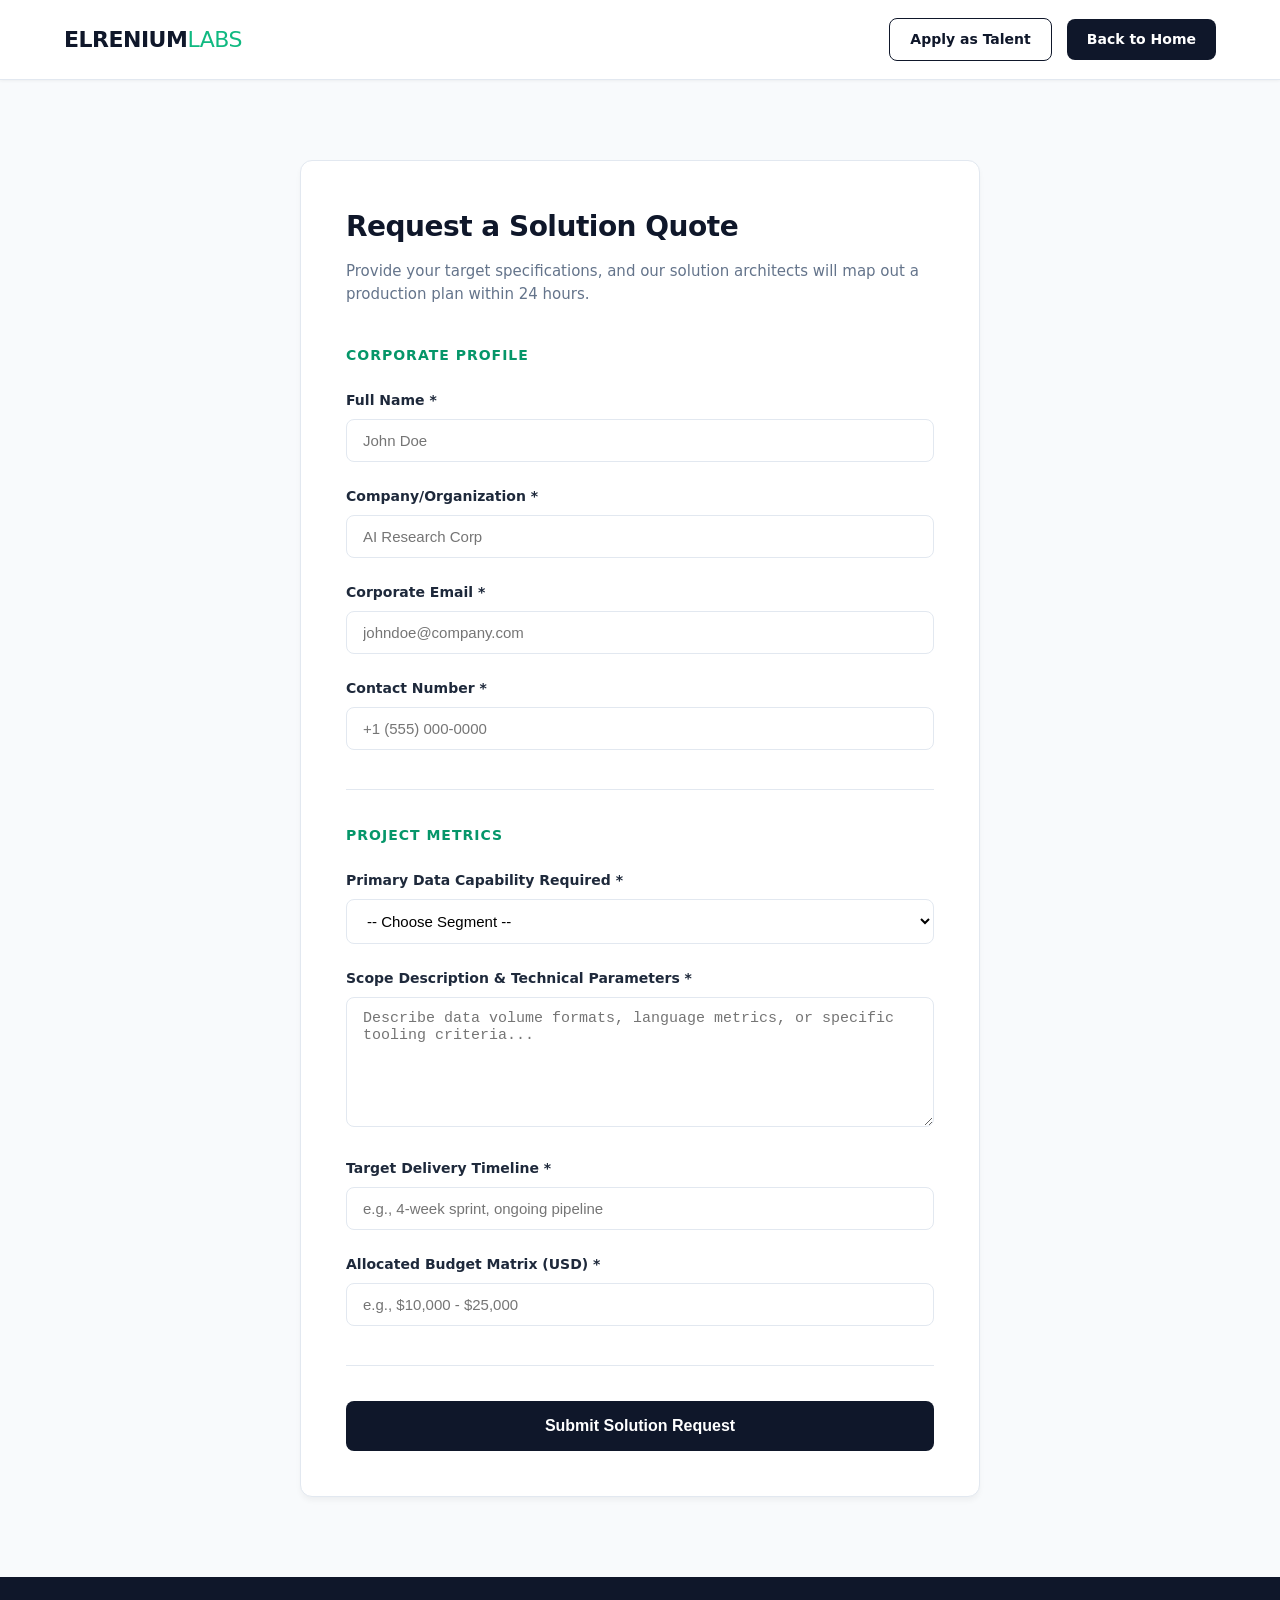
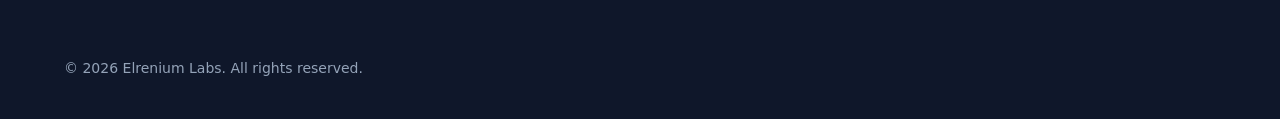
==== client-inquiry.html @ 560c5f85 "Initial website version" ====
<!DOCTYPE html>
<html lang="en">
<head>
  <meta charset="UTF-8">
  <meta name="viewport" content="width=device-width, initial-scale=1.0">
  <title>Request Solution Proposal | Elrenium Labs</title>
  <link rel="stylesheet" href="css/style.css">
</head>
<body>

  <!-- NAVBAR -->
  <nav class="navbar">
    <a href="index.html" class="logo">ELRENIUM<span class="logo-accent">LABS</span></a>
    <div class="nav-actions">
      <a href="freelancer.html" class="quote-btn outline">Apply as Talent</a>
      <a href="index.html" class="join-btn">Back to Home</a>
    </div>
  </nav>

  <!-- FORM CONTAINER -->
  <div class="form-container">
    <div class="form-wrapper">
      <div class="form-header">
        <h1>Request a Solution Quote</h1>
        <p>Provide your target specifications, and our solution architects will map out a production plan within 24 hours.</p>
      </div>

      <!-- PASTE YOUR GOOGLE SHEET API OR GATEWAY LINK HERE -->
      <form action="https://script.google.com/macros/s/AKfycbx4X5Z19GuyNc53BtaLo3pCEke5qMKu2DvjZAJN5zqyoEHi9QgWH3q3bwg1b1y6kEvv_Q/exec" method="POST">
        
        <div class="form-section">
          <h3>Corporate Profile</h3>
          <div class="form-group">
            <label for="contactName">Full Name *</label>
            <input type="text" id="contactName" name="Client Full Name" placeholder="John Doe" required>
          </div>
          <div class="form-group">
            <label for="company">Company/Organization *</label>
            <input type="text" id="company" name="Company Name" placeholder="AI Research Corp" required>
          </div>
          <div class="form-group">
            <label for="workEmail">Corporate Email *</label>
            <input type="email" id="workEmail" name="Client Email" placeholder="johndoe@company.com" required>
          </div>
          <div class="form-group">
            <label for="contactPhone">Contact Number *</label>
            <input type="tel" id="contactPhone" name="Client Phone" placeholder="+1 (555) 000-0000" required>
          </div>
        </div>

        <div class="form-section">
          <h3>Project Metrics</h3>
          <div class="form-group">
            <label for="serviceNeeded">Primary Data Capability Required *</label>
            <select id="serviceNeeded" name="Requested Service" required>
              <option value="">-- Choose Segment --</option>
              <option value="Data Collection">Data Collection & Sourcing</option>
              <option value="Annotation">Precision Annotation & Labeling</option>
              <option value="Language Services">Multilingual Sourcing & Translation</option>
              <option value="Media Services">Voiceover, Dubbing & Audio Inputs</option>
              <option value="AI Training Data">RLHF, Tuning & Model Red-Teaming</option>
            </select>
          </div>
          <div class="form-group">
            <label for="projectDescription">Scope Description & Technical Parameters *</label>
            <textarea id="projectDescription" name="Project Description" placeholder="Describe data volume formats, language metrics, or specific tooling criteria..." required></textarea>
          </div>
          <div class="form-group">
            <label for="deadline">Target Delivery Timeline *</label>
            <input type="text" id="deadline" name="Project Deadline" placeholder="e.g., 4-week sprint, ongoing pipeline" required>
          </div>
          <div class="form-group">
            <label for="budget">Allocated Budget Matrix (USD) *</label>
            <input type="text" id="budget" name="Project Budget" placeholder="e.g., $10,000 - $25,000" required>
          </div>
        </div>

        <button type="submit" class="submit-btn">Submit Solution Request</button>
      </form>
    </div>
  </div>

  <footer>
    <p>&copy; 2026 Elrenium Labs. All rights reserved.</p>
  </footer>

</body>
</html>
---- css/style.css ----
/* =========================================================================
   1. GLOBAL RESETS & VARIABLES
   ========================================================================= */
:root {
  --primary-color: #1E40AF;    /* Deep Royal Blue */
  --primary-hover: #1D4ED8;   /* Bright Accent Blue */
  --text-dark: #0F172A;       /* Slate Black */
  --text-muted: #475569;      /* Slate Gray */
  --bg-light: #F8FAFC;        /* Cool White/Gray */
  --bg-white: #FFFFFF;
  --border-color: #E2E8F0;
  --max-width: 1200px;
  --transition: all 0.3s ease;
}

* {
  margin: 0;
  padding: 0;
  box-sizing: border-box;
}

html {
  scroll-behavior: smooth; /* Enables smooth jump scrolling to forms/sections */
  font-family: -apple-system, BlinkMacSystemFont, "Segoe UI", Roboto, Helvetica, Arial, sans-serif;
  color: var(--text-dark);
  line-height: 1.6;
}

body {
  background-color: var(--bg-white);
  padding-top: 70px; /* Prevents content from hiding behind fixed navbar */
}

/* =========================================================================
   2. NAVIGATION BAR
   ========================================================================= */
.navbar {
  position: fixed;
  top: 0;
  left: 0;
  right: 0;
  height: 70px;
  background: rgba(255, 255, 255, 0.95);
  backdrop-filter: blur(5px);
  display: flex;
  justify-content: space-between;
  align-items: center;
  padding: 0 40px;
  box-shadow: 0 1px 3px rgba(0, 0, 0, 0.05);
  z-index: 1000;
}

.navbar .logo {
  font-size: 20px;
  font-weight: 800;
  color: var(--primary-color);
  text-decoration: none;
  letter-spacing: 1px;
}

.nav-links {
  display: flex;
  list-style: none;
  gap: 30px;
}

.nav-links a {
  text-decoration: none;
  color: var(--text-muted);
  font-weight: 500;
  font-size: 15px;
  transition: var(--transition);
}

.nav-links a:hover {
  color: var(--primary-color);
}

/* Navbar Buttons */
.quote-btn, .join-btn {
  display: inline-block;
  padding: 8px 18px;
  border-radius: 6px;
  font-size: 14px;
  font-weight: 600;
  text-decoration: none;
  transition: var(--transition);
}

.join-btn {
  background: var(--primary-color);
  color: var(--bg-white);
}

.join-btn:hover {
  background: var(--primary-hover);
}

.quote-btn.outline {
  border: 1px solid var(--primary-color);
  color: var(--primary-color);
  background: transparent;
}

.quote-btn.outline:hover {
  background: #EFF6FF;
}

/* =========================================================================
   3. HERO SECTION
   ========================================================================= */
.hero {
  max-width: var(--max-width);
  margin: 0 auto;
  padding: 80px 20px;
  display: grid;
  grid-template-columns: 1.2fr 0.8fr;
  gap: 40px;
  align-items: center;
}

.hero-tag {
  display: inline-block;
  background: #EFF6FF;
  color: var(--primary-color);
  padding: 4px 12px;
  border-radius: 4px;
  font-size: 12px;
  font-weight: 700;
  letter-spacing: 1px;
  margin-bottom: 16px;
}

.hero h1 {
  font-size: 48px;
  font-weight: 800;
  line-height: 1.2;
  margin-bottom: 20px;
}

.hero h1 .highlight {
  color: var(--primary-color);
}

.hero p {
  font-size: 18px;
  color: var(--text-muted);
  max-width: 540px;
}

.hero-buttons {
  margin-top: 30px;
  display: flex;
  gap: 15px;
}

.btn-primary, .btn-secondary {
  padding: 12px 24px;
  border-radius: 6px;
  font-weight: 600;
  text-decoration: none;
  transition: var(--transition);
}

.btn-primary {
  background: var(--primary-color);
  color: var(--bg-white);
}

.btn-primary:hover {
  background: var(--primary-hover);
}

.btn-secondary {
  background: var(--bg-light);
  color: var(--text-dark);
  border: 1px solid var(--border-color);
}

.btn-secondary:hover {
  background: #E2E8F0;
}

/* Right Column Cards */
.hero-right {
  display: flex;
  flex-direction: column;
  gap: 20px;
}

.hero-card {
  background: var(--bg-white);
  padding: 24px;
  border-radius: 8px;
  border: 1px solid var(--border-color);
  box-shadow: 0 4px 6px -1px rgba(0, 0, 0, 0.02);
}

.hero-card h3 {
  font-size: 18px;
  color: var(--primary-color);
  margin-bottom: 6px;
}

.hero-card p {
  font-size: 14px;
  color: var(--text-muted);
}

/* =========================================================================
   4. GENERAL STRUCTURAL SECTIONS (SERVICES, INDUSTRIES, WHY US)
   ========================================================================= */
.section {
  padding: 100px 20px;
  max-width: var(--max-width);
  margin: 0 auto;
}

.section-header {
  text-align: center;
  margin-bottom: 60px;
}

.section-tag {
  font-size: 12px;
  font-weight: 700;
  letter-spacing: 1.5px;
  color: var(--primary-color);
  margin-bottom: 8px;
}

.section-header h2 {
  font-size: 32px;
  font-weight: 800;
  margin-bottom: 10px;
}

.section-header p {
  color: var(--text-muted);
  font-size: 16px;
}

/* Services and Industries Structural Grid layouts */
.services-grid, .industries-grid, .why-grid {
  display: grid;
  grid-template-columns: repeat(auto-fit, minmax(300px, 1fr));
  gap: 30px;
}

.service-card, .industry-card, .why-card {
  background: var(--bg-white);
  padding: 30px;
  border-radius: 8px;
  border: 1px solid var(--border-color);
  transition: var(--transition);
}

.service-card:hover, .industry-card:hover, .why-card:hover {
  transform: translateY(-4px);
  box-shadow: 0 10px 15px -3px rgba(0, 0, 0, 0.05);
}

.section .icon {
  width: 44px;
  height: 44px;
  background: #EFF6FF;
  color: var(--primary-color);
  border-radius: 8px;
  display: flex;
  align-items: center;
  justify-content: center;
  font-weight: 700;
  margin-bottom: 20px;
}

.service-card h3, .industry-card h3, .why-card h3 {
  font-size: 20px;
  margin-bottom: 12px;
}

.service-card ul {
  list-style: none;
  color: var(--text-muted);
}

.service-card ul li {
  margin-bottom: 8px;
  position: relative;
  padding-left: 15px;
}

.service-card ul li::before {
  content: "•";
  color: var(--primary-color);
  position: absolute;
  left: 0;
  font-weight: bold;
}

.industry-card p, .why-card p {
  color: var(--text-muted);
  font-size: 15px;
}

/* =================================================/* =========================================================================
   1. PREMIUM DESIGN TOKENS & SYSTEM RESET
   ========================================================================= */
:root {
  --bg-dark: #0F172A;         /* Slate Black */
  --accent-mint: #10B981;     /* Tech Mint */
  --accent-hover: #059669;
  --text-primary: #1E293B;    /* Deep Charcoal */
  --text-muted: #64748B;       /* Pure Slate */
  --bg-light: #F8FAFC;        /* Clean Off-white */
  --bg-white: #FFFFFF;
  --border-light: #E2E8F0;
  --radius: 8px;
  --transition: all 0.25s cubic-bezier(0.4, 0, 0.2, 1);
}

* {
  margin: 0;
  padding: 0;
  box-sizing: border-box;
}

html {
  font-family: ui-sans-serif, system-ui, -apple-system, BlinkMacSystemFont, "Segoe UI", Roboto, Arial, sans-serif;
  color: var(--text-primary);
  line-height: 1.5;
  background-color: var(--bg-white);
}

body {
  padding-top: 80px;
}

/* =========================================================================
   2. FIX NAVBAR ARCHITECTURE
   ========================================================================= */
.navbar {
  position: fixed;
  top: 0; left: 0; right: 0;
  height: 80px;
  background: rgba(255, 255, 255, 0.9);
  backdrop-filter: blur(12px);
  -webkit-backdrop-filter: blur(12px);
  border-bottom: 1px solid var(--border-light);
  display: flex;
  justify-content: space-between;
  align-items: center;
  padding: 0 5%;
  z-index: 1000;
}

.navbar .logo {
  font-size: 22px;
  font-weight: 900;
  color: var(--bg-dark);
  text-decoration: none;
  letter-spacing: -0.5px;
}

.logo-accent {
  color: var(--accent-mint);
  font-weight: 500;
}

.nav-links {
  display: flex;
  list-style: none;
  gap: 35px;
}

.nav-links a {
  text-decoration: none;
  color: var(--text-muted);
  font-weight: 600;
  font-size: 15px;
  transition: var(--transition);
}

.nav-links a:hover {
  color: var(--bg-dark);
}

.nav-actions {
  display: flex;
  gap: 15px;
  align-items: center;
}

/* Button Component States */
.quote-btn, .join-btn, .btn-primary, .btn-secondary {
  padding: 10px 20px;
  border-radius: var(--radius);
  font-size: 14px;
  font-weight: 600;
  text-decoration: none;
  cursor: pointer;
  transition: var(--transition);
  border: none;
}

.join-btn, .btn-primary {
  background: var(--bg-dark);
  color: var(--bg-white);
}

.join-btn:hover, .btn-primary:hover {
  background: #1E293B;
  transform: translateY(-1px);
}

.quote-btn.outline {
  border: 1px solid var(--bg-dark);
  color: var(--bg-dark);
  background: transparent;
}

.quote-btn.outline:hover {
  background: var(--bg-light);
}

/* =========================================================================
   3. HERO SEGMENT (HIGH TECH CONTEXT)
   ========================================================================= */
.hero {
  max-width: 1200px;
  margin: 0 auto;
  padding: 80px 20px;
  display: grid;
  grid-template-columns: 1.1fr 0.9fr;
  gap: 60px;
  align-items: center;
}

.hero-tag {
  display: inline-block;
  background: #E6F4EA;
  color: var(--accent-hover);
  padding: 6px 14px;
  border-radius: 30px;
  font-size: 13px;
  font-weight: 700;
  margin-bottom: 24px;
  text-transform: uppercase;
  letter-spacing: 0.5px;
}

.hero h1 {
  font-size: 46px;
  font-weight: 800;
  letter-spacing: -1px;
  line-height: 1.15;
  color: var(--bg-dark);
  margin-bottom: 24px;
}

.hero h1 .highlight {
  color: var(--accent-mint);
}

.hero p {
  font-size: 18px;
  color: var(--text-muted);
  margin-bottom: 35px;
}

.hero-buttons {
  display: flex;
  gap: 16px;
}

.hero-buttons .btn-primary {
  padding: 14px 28px;
  font-size: 16px;
}

.btn-secondary {
  background: var(--bg-light);
  color: var(--bg-dark);
  border: 1px solid var(--border-light);
  padding: 14px 28px;
  font-size: 16px;
}

.btn-secondary:hover {
  background: #E2E8F0;
}

/* Sidebar Stats Container */
.hero-right {
  display: flex;
  flex-direction: column;
  gap: 20px;
}

.stat-box {
  background: var(--bg-light);
  padding: 24px 30px;
  border-radius: var(--radius);
  border-left: 4px solid var(--accent-mint);
}

.stat-num {
  font-size: 28px;
  font-weight: 800;
  color: var(--bg-dark);
}

.stat-box p {
  font-size: 14px;
  color: var(--text-muted);
  margin: 0;
}

/* =========================================================================
   4. SECTIONS & CARDS ENGINE
   ========================================================================= */
.section {
  max-width: 1200px;
  margin: 0 auto;
  padding: 100px 20px;
}

.section-header {
  text-align: center;
  max-width: 650px;
  margin: 0 auto 60px auto;
}

.section-tag {
  font-size: 12px;
  font-weight: 800;
  letter-spacing: 1.5px;
  color: var(--accent-hover);
  text-transform: uppercase;
  margin-bottom: 12px;
}

.section-header h2 {
  font-size: 34px;
  font-weight: 800;
  color: var(--bg-dark);
  letter-spacing: -0.5px;
  margin-bottom: 14px;
}

.section-header p {
  color: var(--text-muted);
  font-size: 16px;
}

/* Shared Cards Grid Structure */
.services-grid, .why-grid {
  display: grid;
  grid-template-columns: repeat(auto-fit, minmax(320px, 1fr));
  gap: 30px;
}

.service-card, .why-card {
  background: var(--bg-white);
  padding: 35px;
  border-radius: var(--radius);
  border: 1px solid var(--border-light);
  transition: var(--transition);
}

.service-card:hover {
  transform: translateY(-4px);
  box-shadow: 0 12px 24px -10px rgba(0,0,0,0.08);
  border-color: #CBD5E1;
}

/* Injected Custom SVG Vectors */
.card-icon {
  width: 40px;
  height: 40px;
  color: var(--accent-mint);
  margin-bottom: 24px;
}

.service-card h3 {
  font-size: 20px;
  font-weight: 700;
  color: var(--bg-dark);
  margin-bottom: 12px;
}

.service-card p {
  color: var(--text-muted);
  font-size: 14px;
  line-height: 1.6;
}

.why-card h4 {
  font-size: 18px;
  color: var(--bg-dark);
  margin-bottom: 12px;
}

/* Workflow Step System */
.process-container {
  display: grid;
  grid-template-columns: repeat(auto-fit, minmax(280px, 1fr));
  gap: 40px;
}

.process-step {
  text-align: center;
}

.step-number {
  width: 48px;
  height: 48px;
  background: var(--bg-dark);
  color: var(--bg-white);
  font-weight: 700;
  border-radius: 50%;
  display: flex;
  align-items: center;
  justify-content: center;
  margin: 0 auto 20px auto;
  border: 4px solid var(--bg-light);
}

.process-step h3 {
  font-size: 18px;
  margin-bottom: 8px;
}

.process-step p {
  font-size: 14px;
  color: var(--text-muted);
  max-width: 260px;
  margin: 0 auto;
}

/* =========================================================================
   5. NATIVE SECURE FORM STYLING
   ========================================================================= */
.form-container {
  background: var(--bg-light);
  padding: 80px 20px;
}

.form-wrapper {
  max-width: 680px;
  margin: 0 auto;
  background: var(--bg-white);
  padding: 45px;
  border-radius: 12px;
  border: 1px solid var(--border-light);
  box-shadow: 0 4px 6px -1px rgba(0, 0, 0, 0.05);
}

.form-header h1 {
  font-size: 28px;
  font-weight: 800;
  color: var(--bg-dark);
  margin-bottom: 12px;
  letter-spacing: -0.5px;
}

.form-header p {
  color: var(--text-muted);
  font-size: 15px;
  margin-bottom: 40px;
}

.form-section {
  margin-bottom: 35px;
  border-bottom: 1px solid var(--border-light);
  padding-bottom: 15px;
}

.form-section h3 {
  font-size: 14px;
  color: var(--accent-hover);
  text-transform: uppercase;
  letter-spacing: 1px;
  margin-bottom: 24px;
}

.form-group {
  margin-bottom: 24px;
}

.form-group label {
  display: block;
  font-size: 14px;
  font-weight: 600;
  color: var(--text-primary);
  margin-bottom: 8px;
}

.form-group input[type="text"],
.form-group input[type="email"],
.form-group input[type="tel"],
.form-group input[type="url"],
.form-group input[type="number"],
.form-group select,
.form-group textarea {
  width: 100%;
  padding: 12px 16px;
  border: 1px solid var(--border-light);
  border-radius: var(--radius);
  font-size: 15px;
  outline: none;
  background-color: #FFF;
  transition: var(--transition);
}

.form-group input:focus,
.form-group select:focus,
.form-group textarea:focus {
  border-color: var(--bg-dark);
  box-shadow: 0 0 0 3px #F1F5F9;
}

.form-group textarea {
  min-height: 130px;
  resize: vertical;
}

/* Strict Layout Fix for Boxes & Radios */
.checkbox-group {
  display: grid;
  grid-template-columns: repeat(auto-fit, minmax(220px, 1fr));
  gap: 14px;
  margin-top: 10px;
}

.checkbox-item, .radio-item {
  display: flex;
  align-items: center;
  gap: 10px;
}

.radio-group {
  display: flex;
  flex-direction: column;
  gap: 12px;
  margin-top: 12px;
}

.checkbox-item input, .radio-item input {
  width: 18px;
  height: 18px;
  accent-color: var(--bg-dark); /* Forces dark brand checkbox color */
  cursor: pointer;
}

.checkbox-item label, .radio-item label {
  margin: 0;
  font-weight: 500;
  font-size: 14px;
  color: var(--text-primary);
  cursor: pointer;
}

.submit-btn {
  width: 100%;
  padding: 16px;
  background: var(--bg-dark);
  color: var(--bg-white);
  border-radius: var(--radius);
  font-size: 16px;
  font-weight: 700;
  border: none;
  cursor: pointer;
  transition: var(--transition);
}

.submit-btn:hover {
  background: #1E293B;
}

/* =========================================================================
   6. FOOTER ENGINEERING
   ========================================================================= */
footer {
  background: var(--bg-dark);
  color: #94A3B8;
  padding: 80px 5% 40px 5%;
}

.footer-grid {
  max-width: 1200px;
  margin: 0 auto;
  display: grid;
  grid-template-columns: 1.5fr 1fr 1fr;
  gap: 50px;
}

.footer-title {
  color: var(--bg-white);
  font-size: 14px;
  text-transform: uppercase;
  letter-spacing: 1px;
  margin-bottom: 20px;
}

footer p {
  font-size: 14px;
  line-height: 1.6;
}

footer a {
  color: #94A3B8;
  text-decoration: none;
  display: block;
  margin-bottom: 10px;
  transition: var(--transition);
}

footer a:hover {
  color: var(--bg-white);
}

.footer-divider {
  border: none;
  border-top: 1px solid #1E293B;
  margin: 40px 0 20px 0;
}

.footer-bottom {
  max-width: 1200px;
  margin: 0 auto;
  text-align: center;
}

/* =========================================================================
   7. FLUID RESPONSIVENESS (MOBILE BREAKPOINTS)
   ========================================================================= */
@media (max-width: 968px) {
  .hero {
    grid-template-columns: 1fr;
    padding: 40px 20px;
    text-align: center;
  }
  .hero p { margin: 0 auto 30px auto; }
  .hero-buttons { justify-content: center; }
  .footer-grid { grid-template-columns: 1fr; gap: 30px; }
}

@media (max-width: 768px) {
  .navbar { height: 70px; }
  body { padding-top: 70px; }
  .nav-links { display: none; } /* Drop redundant link tracking on mobile view */
  .hero h1 { font-size: 34px; }
  .form-wrapper { padding: 30px 20px; }
}
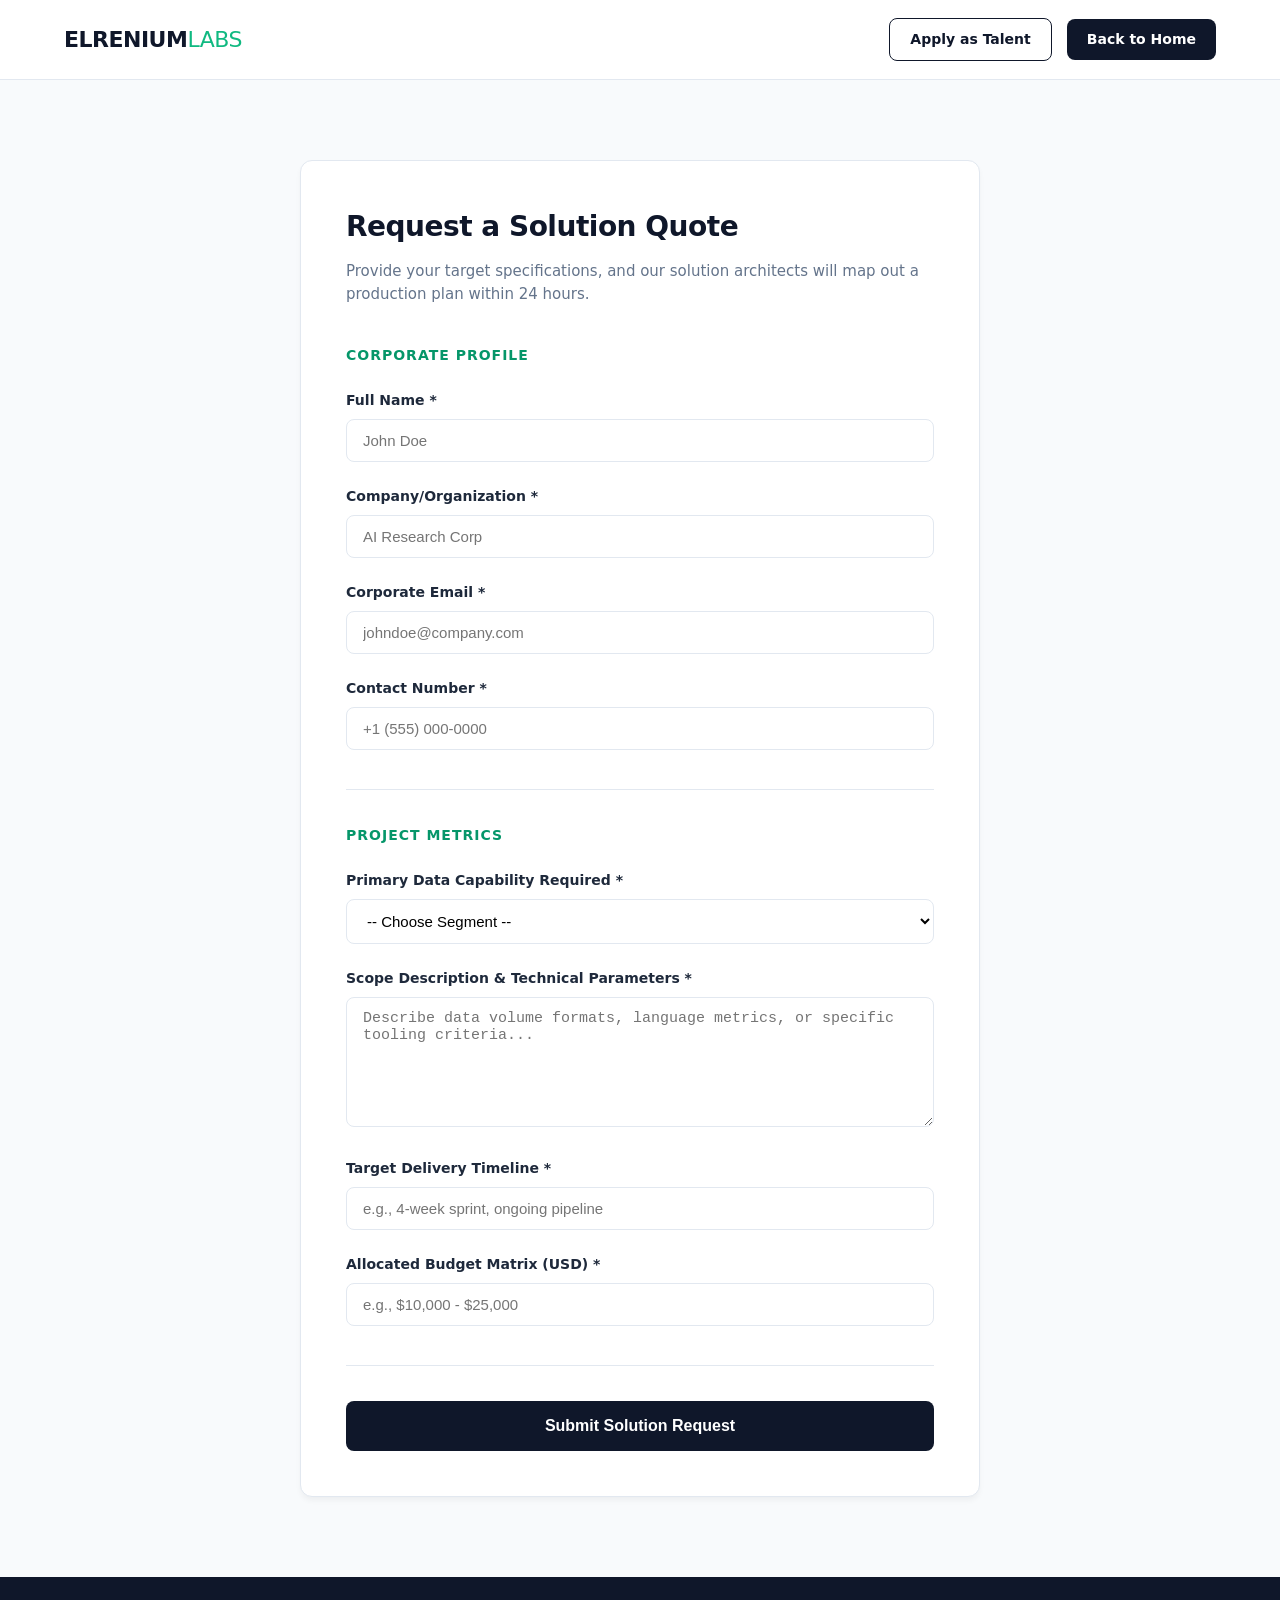
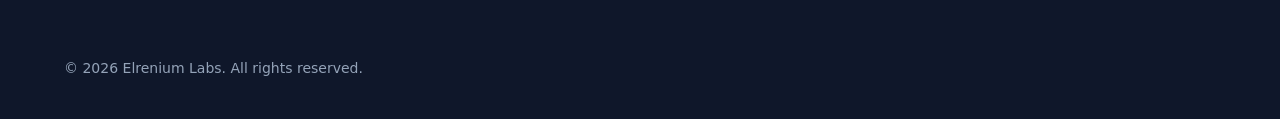
==== commit 54a6f1bb: "error free mobile virsion" ====
--- a/client-inquiry.html
+++ b/client-inquiry.html
@@ -9,11 +9,20 @@
 <body>
 
   <!-- NAVBAR -->
+ <!-- NAVBAR -->
   <nav class="navbar">
     <a href="index.html" class="logo">ELRENIUM<span class="logo-accent">LABS</span></a>
-    <div class="nav-actions">
-      <a href="freelancer.html" class="quote-btn outline">Apply as Talent</a>
-      <a href="index.html" class="join-btn">Back to Home</a>
+    
+    <button class="menu-toggle" onclick="toggleMenu()">☰</button>
+
+    <div class="mobile-menu" id="mobileMenu">
+      <!-- Added empty list to balance flex layout spacing -->
+      <ul class="nav-links"></ul>
+
+      <div class="nav-actions">
+        <a href="freelancer.html" class="quote-btn outline">Apply as Talent</a>
+        <a href="index.html" class="join-btn">Back to Home</a>
+      </div>
     </div>
   </nav>
 
@@ -25,7 +34,6 @@
         <p>Provide your target specifications, and our solution architects will map out a production plan within 24 hours.</p>
       </div>
 
-      <!-- PASTE YOUR GOOGLE SHEET API OR GATEWAY LINK HERE -->
       <form action="https://script.google.com/macros/s/AKfycbx4X5Z19GuyNc53BtaLo3pCEke5qMKu2DvjZAJN5zqyoEHi9QgWH3q3bwg1b1y6kEvv_Q/exec" method="POST">
         
         <div class="form-section">
@@ -55,6 +63,8 @@
             <select id="serviceNeeded" name="Requested Service" required>
               <option value="">-- Choose Segment --</option>
               <option value="Data Collection">Data Collection & Sourcing</option>
+              <option value="Video Data Collection">Video Data Collection</option>
+              <option value="Image Annotation">Image Annotation</option>
               <option value="Annotation">Precision Annotation & Labeling</option>
               <option value="Language Services">Multilingual Sourcing & Translation</option>
               <option value="Media Services">Voiceover, Dubbing & Audio Inputs</option>
@@ -84,5 +94,15 @@
     <p>&copy; 2026 Elrenium Labs. All rights reserved.</p>
   </footer>
 
+  <script>
+    function toggleMenu() {
+        const menu = document.getElementById("mobileMenu");
+        if (menu.style.display === "flex") {
+            menu.style.display = "none";
+        } else {
+            menu.style.display = "flex";
+        }
+    }
+  </script>
 </body>
 </html>
--- a/css/style.css
+++ b/css/style.css
@@ -1,308 +1,4 @@
 /* =========================================================================
-   1. GLOBAL RESETS & VARIABLES
-   ========================================================================= */
-:root {
-  --primary-color: #1E40AF;    /* Deep Royal Blue */
-  --primary-hover: #1D4ED8;   /* Bright Accent Blue */
-  --text-dark: #0F172A;       /* Slate Black */
-  --text-muted: #475569;      /* Slate Gray */
-  --bg-light: #F8FAFC;        /* Cool White/Gray */
-  --bg-white: #FFFFFF;
-  --border-color: #E2E8F0;
-  --max-width: 1200px;
-  --transition: all 0.3s ease;
-}
-
-* {
-  margin: 0;
-  padding: 0;
-  box-sizing: border-box;
-}
-
-html {
-  scroll-behavior: smooth; /* Enables smooth jump scrolling to forms/sections */
-  font-family: -apple-system, BlinkMacSystemFont, "Segoe UI", Roboto, Helvetica, Arial, sans-serif;
-  color: var(--text-dark);
-  line-height: 1.6;
-}
-
-body {
-  background-color: var(--bg-white);
-  padding-top: 70px; /* Prevents content from hiding behind fixed navbar */
-}
-
-/* =========================================================================
-   2. NAVIGATION BAR
-   ========================================================================= */
-.navbar {
-  position: fixed;
-  top: 0;
-  left: 0;
-  right: 0;
-  height: 70px;
-  background: rgba(255, 255, 255, 0.95);
-  backdrop-filter: blur(5px);
-  display: flex;
-  justify-content: space-between;
-  align-items: center;
-  padding: 0 40px;
-  box-shadow: 0 1px 3px rgba(0, 0, 0, 0.05);
-  z-index: 1000;
-}
-
-.navbar .logo {
-  font-size: 20px;
-  font-weight: 800;
-  color: var(--primary-color);
-  text-decoration: none;
-  letter-spacing: 1px;
-}
-
-.nav-links {
-  display: flex;
-  list-style: none;
-  gap: 30px;
-}
-
-.nav-links a {
-  text-decoration: none;
-  color: var(--text-muted);
-  font-weight: 500;
-  font-size: 15px;
-  transition: var(--transition);
-}
-
-.nav-links a:hover {
-  color: var(--primary-color);
-}
-
-/* Navbar Buttons */
-.quote-btn, .join-btn {
-  display: inline-block;
-  padding: 8px 18px;
-  border-radius: 6px;
-  font-size: 14px;
-  font-weight: 600;
-  text-decoration: none;
-  transition: var(--transition);
-}
-
-.join-btn {
-  background: var(--primary-color);
-  color: var(--bg-white);
-}
-
-.join-btn:hover {
-  background: var(--primary-hover);
-}
-
-.quote-btn.outline {
-  border: 1px solid var(--primary-color);
-  color: var(--primary-color);
-  background: transparent;
-}
-
-.quote-btn.outline:hover {
-  background: #EFF6FF;
-}
-
-/* =========================================================================
-   3. HERO SECTION
-   ========================================================================= */
-.hero {
-  max-width: var(--max-width);
-  margin: 0 auto;
-  padding: 80px 20px;
-  display: grid;
-  grid-template-columns: 1.2fr 0.8fr;
-  gap: 40px;
-  align-items: center;
-}
-
-.hero-tag {
-  display: inline-block;
-  background: #EFF6FF;
-  color: var(--primary-color);
-  padding: 4px 12px;
-  border-radius: 4px;
-  font-size: 12px;
-  font-weight: 700;
-  letter-spacing: 1px;
-  margin-bottom: 16px;
-}
-
-.hero h1 {
-  font-size: 48px;
-  font-weight: 800;
-  line-height: 1.2;
-  margin-bottom: 20px;
-}
-
-.hero h1 .highlight {
-  color: var(--primary-color);
-}
-
-.hero p {
-  font-size: 18px;
-  color: var(--text-muted);
-  max-width: 540px;
-}
-
-.hero-buttons {
-  margin-top: 30px;
-  display: flex;
-  gap: 15px;
-}
-
-.btn-primary, .btn-secondary {
-  padding: 12px 24px;
-  border-radius: 6px;
-  font-weight: 600;
-  text-decoration: none;
-  transition: var(--transition);
-}
-
-.btn-primary {
-  background: var(--primary-color);
-  color: var(--bg-white);
-}
-
-.btn-primary:hover {
-  background: var(--primary-hover);
-}
-
-.btn-secondary {
-  background: var(--bg-light);
-  color: var(--text-dark);
-  border: 1px solid var(--border-color);
-}
-
-.btn-secondary:hover {
-  background: #E2E8F0;
-}
-
-/* Right Column Cards */
-.hero-right {
-  display: flex;
-  flex-direction: column;
-  gap: 20px;
-}
-
-.hero-card {
-  background: var(--bg-white);
-  padding: 24px;
-  border-radius: 8px;
-  border: 1px solid var(--border-color);
-  box-shadow: 0 4px 6px -1px rgba(0, 0, 0, 0.02);
-}
-
-.hero-card h3 {
-  font-size: 18px;
-  color: var(--primary-color);
-  margin-bottom: 6px;
-}
-
-.hero-card p {
-  font-size: 14px;
-  color: var(--text-muted);
-}
-
-/* =========================================================================
-   4. GENERAL STRUCTURAL SECTIONS (SERVICES, INDUSTRIES, WHY US)
-   ========================================================================= */
-.section {
-  padding: 100px 20px;
-  max-width: var(--max-width);
-  margin: 0 auto;
-}
-
-.section-header {
-  text-align: center;
-  margin-bottom: 60px;
-}
-
-.section-tag {
-  font-size: 12px;
-  font-weight: 700;
-  letter-spacing: 1.5px;
-  color: var(--primary-color);
-  margin-bottom: 8px;
-}
-
-.section-header h2 {
-  font-size: 32px;
-  font-weight: 800;
-  margin-bottom: 10px;
-}
-
-.section-header p {
-  color: var(--text-muted);
-  font-size: 16px;
-}
-
-/* Services and Industries Structural Grid layouts */
-.services-grid, .industries-grid, .why-grid {
-  display: grid;
-  grid-template-columns: repeat(auto-fit, minmax(300px, 1fr));
-  gap: 30px;
-}
-
-.service-card, .industry-card, .why-card {
-  background: var(--bg-white);
-  padding: 30px;
-  border-radius: 8px;
-  border: 1px solid var(--border-color);
-  transition: var(--transition);
-}
-
-.service-card:hover, .industry-card:hover, .why-card:hover {
-  transform: translateY(-4px);
-  box-shadow: 0 10px 15px -3px rgba(0, 0, 0, 0.05);
-}
-
-.section .icon {
-  width: 44px;
-  height: 44px;
-  background: #EFF6FF;
-  color: var(--primary-color);
-  border-radius: 8px;
-  display: flex;
-  align-items: center;
-  justify-content: center;
-  font-weight: 700;
-  margin-bottom: 20px;
-}
-
-.service-card h3, .industry-card h3, .why-card h3 {
-  font-size: 20px;
-  margin-bottom: 12px;
-}
-
-.service-card ul {
-  list-style: none;
-  color: var(--text-muted);
-}
-
-.service-card ul li {
-  margin-bottom: 8px;
-  position: relative;
-  padding-left: 15px;
-}
-
-.service-card ul li::before {
-  content: "•";
-  color: var(--primary-color);
-  position: absolute;
-  left: 0;
-  font-weight: bold;
-}
-
-.industry-card p, .why-card p {
-  color: var(--text-muted);
-  font-size: 15px;
-}
-
-/* =================================================/* =========================================================================
    1. PREMIUM DESIGN TOKENS & SYSTEM RESET
    ========================================================================= */
 :root {
@@ -325,6 +21,7 @@
 }
 
 html {
+  scroll-behavior: smooth;
   font-family: ui-sans-serif, system-ui, -apple-system, BlinkMacSystemFont, "Segoe UI", Roboto, Arial, sans-serif;
   color: var(--text-primary);
   line-height: 1.5;
@@ -336,7 +33,7 @@
 }
 
 /* =========================================================================
-   2. FIX NAVBAR ARCHITECTURE
+   2. NAVBAR ARCHITECTURE
    ========================================================================= */
 .navbar {
   position: fixed;
@@ -364,6 +61,23 @@
 .logo-accent {
   color: var(--accent-mint);
   font-weight: 500;
+}
+
+.menu-toggle {
+  display: none;
+  background: none;
+  border: none;
+  font-size: 30px;
+  cursor: pointer;
+  color: var(--bg-dark);
+}
+
+.mobile-menu {
+  display: flex;
+  align-items: center;
+  justify-content: space-between;
+  flex-grow: 1;
+  margin-left: 40px;
 }
 
 .nav-links {
@@ -748,7 +462,7 @@
 .checkbox-item input, .radio-item input {
   width: 18px;
   height: 18px;
-  accent-color: var(--bg-dark); /* Forces dark brand checkbox color */
+  accent-color: var(--bg-dark);
   cursor: pointer;
 }
 
@@ -846,9 +560,77 @@
 }
 
 @media (max-width: 768px) {
-  .navbar { height: 70px; }
-  body { padding-top: 70px; }
-  .nav-links { display: none; } /* Drop redundant link tracking on mobile view */
-  .hero h1 { font-size: 34px; }
-  .form-wrapper { padding: 30px 20px; }
+  .navbar {
+    height: auto;
+    padding: 15px;
+    flex-wrap: wrap;
+  }
+
+  body {
+    padding-top: 90px;
+  }
+
+  .menu-toggle {
+    display: block;
+  }
+
+  .mobile-menu {
+    display: none;
+    width: 100%;
+    flex-direction: column;
+    margin-top: 15px;
+    gap: 15px;
+    margin-left: 0;
+  }
+
+  .mobile-menu .nav-links {
+    display: flex;
+    flex-direction: column;
+    width: 100%;
+    text-align: center;
+    gap: 15px;
+  }
+
+  .mobile-menu .nav-actions {
+    display: flex;
+    flex-direction: column;
+    width: 100%;
+    gap: 10px;
+  }
+
+  .mobile-menu .quote-btn,
+  .mobile-menu .join-btn {
+    width: 100%;
+    text-align: center;
+  }
+
+  .hero h1 {
+    font-size: 28px;
+    line-height: 1.2;
+  }
+
+  .hero p {
+    font-size: 16px;
+  }
+
+  .hero-buttons {
+    flex-direction: column;
+    gap: 12px;
+  }
+
+  .btn-primary,
+  .btn-secondary {
+    width: 100%;
+    text-align: center;
+  }
+
+  .services-grid,
+  .why-grid,
+  .process-container {
+    grid-template-columns: 1fr;
+  }
+
+  .form-wrapper {
+    padding: 25px 15px;
+  }
 }
